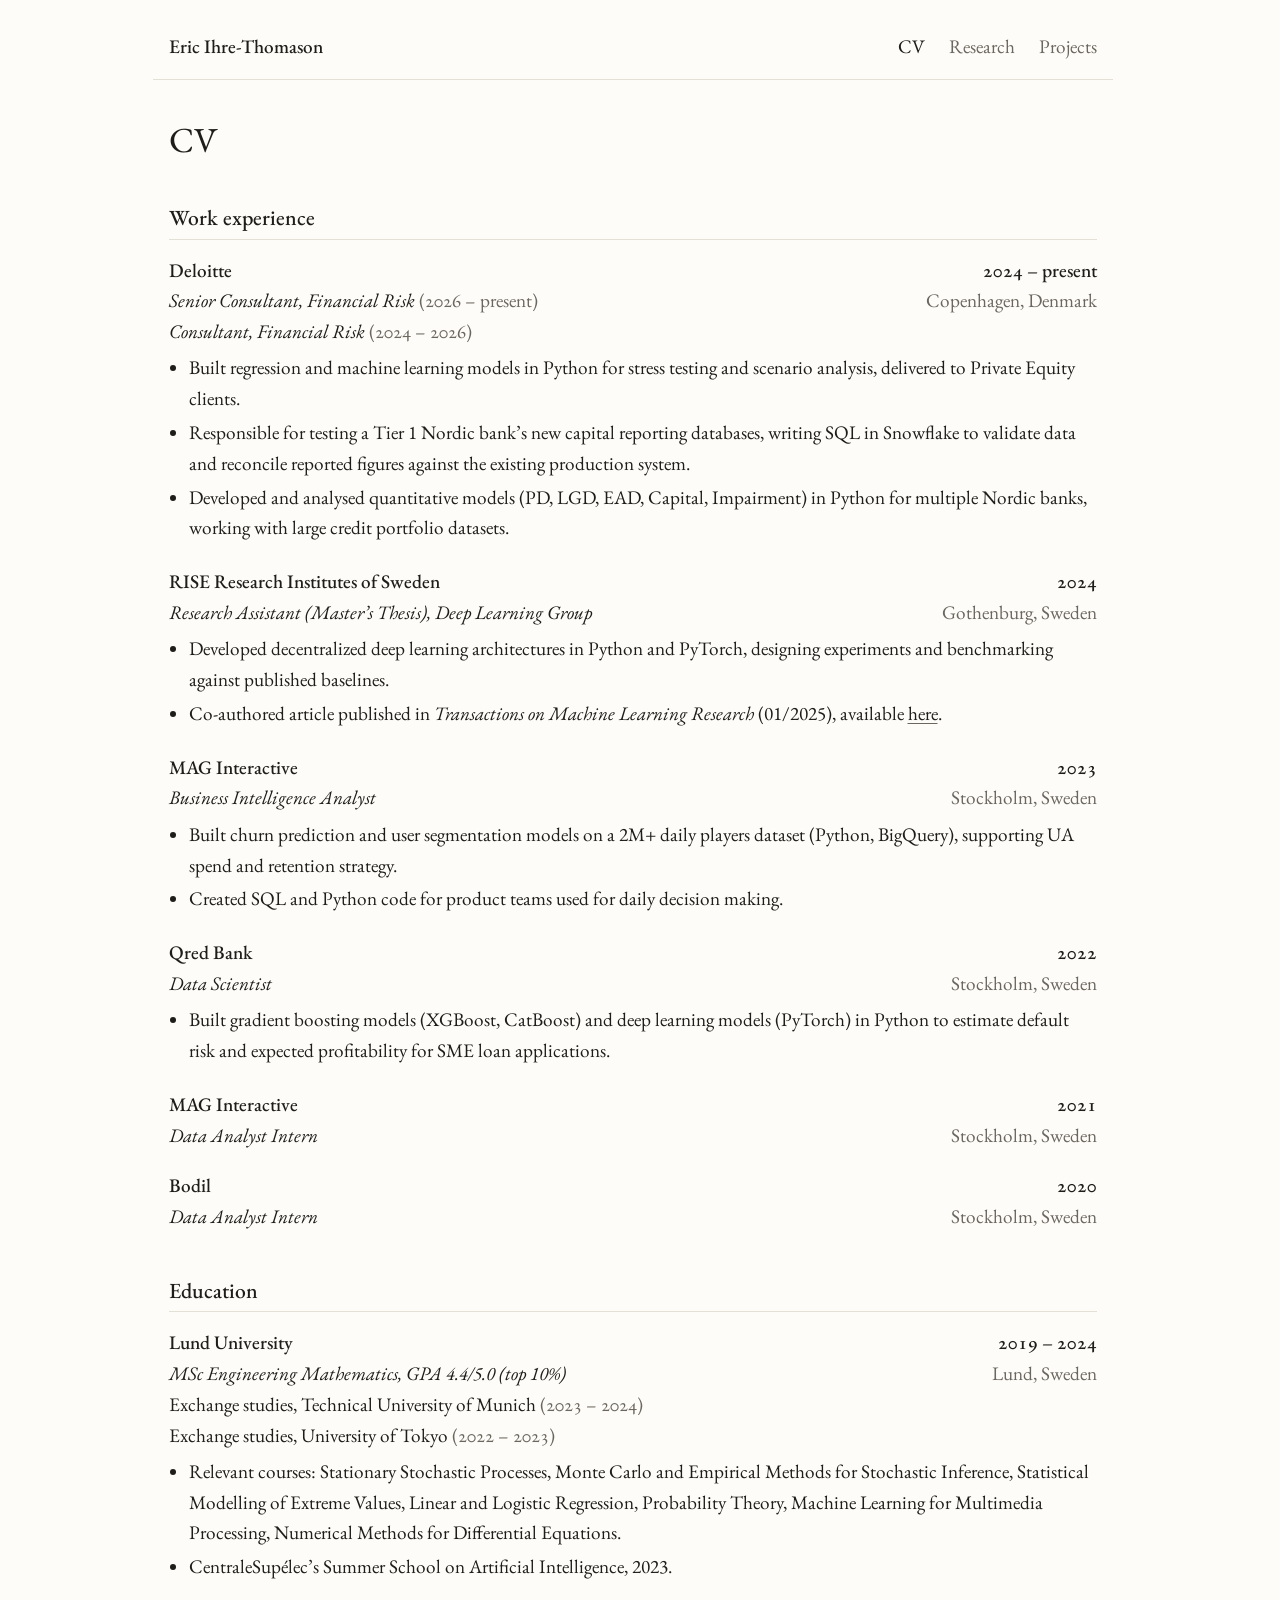
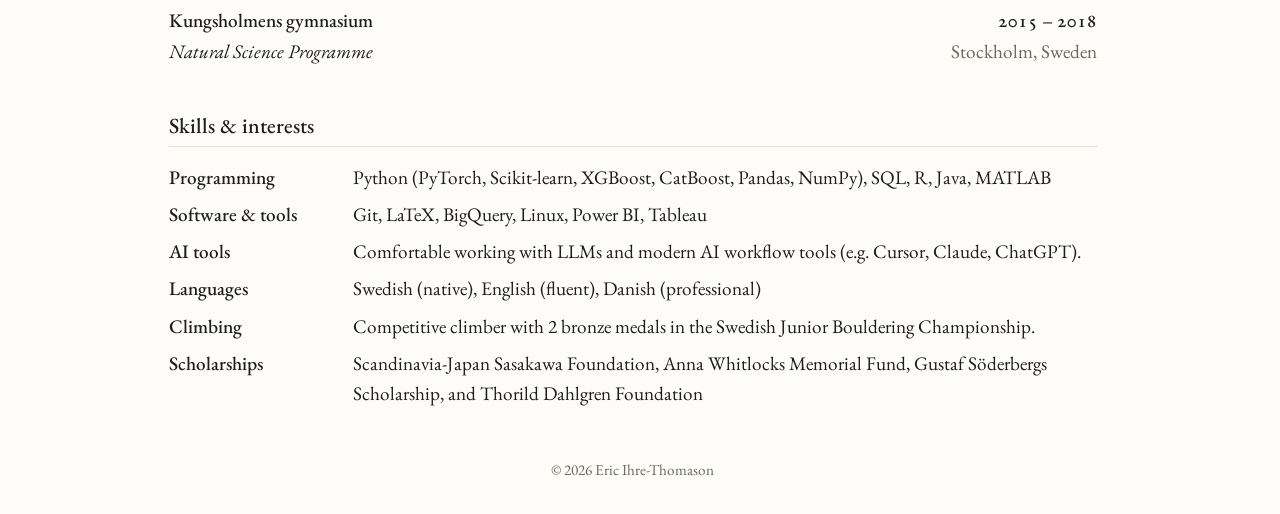
==== cv/index.html @ 00cef1d8 "Add LinkedIn link and Natural Science Programme Co-Authored-By: Claude Opus 5.5 <noreply@anthropic.c" ====
<!doctype html>
<html lang="en">
<head>
  <meta charset="utf-8">
  <meta name="viewport" content="width=device-width, initial-scale=1">
  <title>CV · Eric Ihre-Thomason</title>
  <link rel="preconnect" href="https://fonts.googleapis.com">
  <link rel="preconnect" href="https://fonts.gstatic.com" crossorigin>
  <link href="https://fonts.googleapis.com/css2?family=EB+Garamond:ital,wght@0,400;0,500;0,700;1,400&display=swap" rel="stylesheet">
  <link rel="stylesheet" href="../assets/style.css?v=11">
</head>
<body>
  <a class="skip-link" href="#main">Skip to content</a>
  <nav class="site-nav">
    <a class="home" href="../">Eric Ihre-Thomason</a>
    <a href="../cv/" aria-current="page">CV</a>
    <a href="../research/">Research</a>
    <a href="../projects/">Projects</a>
  </nav>
  <main id="main">
    <h1>CV</h1>

    <section>
      <h2>Work experience</h2>
      <ul class="entries">
        <li>
          <span class="org">Deloitte</span>
          <span class="years">2024 – present</span>
          <div class="roles">
            <span class="role">Senior Consultant, Financial Risk <span class="role-years">(2026 – present)</span></span>
            <span class="role">Consultant, Financial Risk <span class="role-years">(2024 – 2026)</span></span>
          </div>
          <span class="location">Copenhagen, Denmark</span>
          <ul class="details">
            <li>Built regression and machine learning models in Python for stress testing and scenario analysis, delivered to Private Equity clients.</li>
            <li>Responsible for testing a Tier 1 Nordic bank’s new capital reporting databases, writing SQL in Snowflake to validate data and reconcile reported figures against the existing production system.</li>
            <li>Developed and analysed quantitative models (PD, LGD, EAD, Capital, Impairment) in Python for multiple Nordic banks, working with large credit portfolio datasets.</li>
          </ul>
        </li>
        <li>
          <span class="org">RISE Research Institutes of Sweden</span>
          <span class="years">2024</span>
          <div class="roles">
            <span class="role">Research Assistant (Master’s Thesis), Deep Learning Group</span>
          </div>
          <span class="location">Gothenburg, Sweden</span>
          <ul class="details">
            <li>Developed decentralized deep learning architectures in Python and PyTorch, designing experiments and benchmarking against published baselines.</li>
            <li>Co-authored article published in <em>Transactions on Machine Learning Research</em> (01/2025), available <a href="https://openreview.net/pdf?id=WppTEs4Kkn">here</a>.</li>
          </ul>
        </li>
        <li>
          <span class="org">MAG Interactive</span>
          <span class="years">2023</span>
          <div class="roles">
            <span class="role">Business Intelligence Analyst</span>
          </div>
          <span class="location">Stockholm, Sweden</span>
          <ul class="details">
            <li>Built churn prediction and user segmentation models on a 2M+ daily players dataset (Python, BigQuery), supporting UA spend and retention strategy.</li>
            <li>Created SQL and Python code for product teams used for daily decision making.</li>
          </ul>
        </li>
        <li>
          <span class="org">Qred Bank</span>
          <span class="years">2022</span>
          <div class="roles">
            <span class="role">Data Scientist</span>
          </div>
          <span class="location">Stockholm, Sweden</span>
          <ul class="details">
            <li>Built gradient boosting models (XGBoost, CatBoost) and deep learning models (PyTorch) in Python to estimate default risk and expected profitability for SME loan applications.</li>
          </ul>
        </li>
        <li>
          <span class="org">MAG Interactive</span>
          <span class="years">2021</span>
          <div class="roles">
            <span class="role">Data Analyst Intern</span>
          </div>
          <span class="location">Stockholm, Sweden</span>
        </li>
        <li>
          <span class="org">Bodil</span>
          <span class="years">2020</span>
          <div class="roles">
            <span class="role">Data Analyst Intern</span>
          </div>
          <span class="location">Stockholm, Sweden</span>
        </li>
      </ul>
    </section>

    <section>
      <h2>Education</h2>
      <ul class="entries">
        <li>
          <span class="org">Lund University</span>
          <span class="years">2019 – 2024</span>
          <div class="roles">
            <span class="role">MSc Engineering Mathematics, GPA 4.4/5.0 (top 10%)</span>
            <span class="role note">Exchange studies, Technical University of Munich <span class="role-years">(2023 – 2024)</span></span>
            <span class="role note">Exchange studies, University of Tokyo <span class="role-years">(2022 – 2023)</span></span>
          </div>
          <span class="location">Lund, Sweden</span>
          <ul class="details">
            <li>Relevant courses: Stationary Stochastic Processes, Monte Carlo and Empirical Methods for Stochastic Inference, Statistical Modelling of Extreme Values, Linear and Logistic Regression, Probability Theory, Machine Learning for Multimedia Processing, Numerical Methods for Differential Equations.</li>
            <li>CentraleSupélec’s Summer School on Artificial Intelligence, 2023.</li>
          </ul>
        </li>
        <li>
          <span class="org">Kungsholmens gymnasium</span>
          <span class="years">2015 – 2018</span>
          <div class="roles">
            <span class="role">Natural Science Programme</span>
          </div>
          <span class="location">Stockholm, Sweden</span>
        </li>
      </ul>
    </section>

    <section>
      <h2>Skills &amp; interests</h2>
      <dl class="skills">
        <dt>Programming</dt>
        <dd>Python (PyTorch, Scikit-learn, XGBoost, CatBoost, Pandas, NumPy), SQL, R, Java, MATLAB</dd>
        <dt>Software &amp; tools</dt>
        <dd>Git, LaTeX, BigQuery, Linux, Power BI, Tableau</dd>
        <dt>AI tools</dt>
        <dd>Comfortable working with LLMs and modern AI workflow tools (e.g. Cursor, Claude, ChatGPT).</dd>
        <dt>Languages</dt>
        <dd>Swedish (native), English (fluent), Danish (professional)</dd>
        <dt>Climbing</dt>
        <dd>Competitive climber with 2 bronze medals in the Swedish Junior Bouldering Championship.</dd>
        <dt>Scholarships</dt>
        <dd>Scandinavia-Japan Sasakawa Foundation, Anna Whitlocks Memorial Fund, Gustaf Söderbergs Scholarship, and Thorild Dahlgren Foundation</dd>
      </dl>
    </section>
  </main>
  <footer>&copy; 2026 Eric Ihre-Thomason</footer>
</body>
</html>
---- assets/style.css ----
:root {
  --bg: #fdfcf8;
  --text: #1f1d1a;
  --muted: #6b665e;
  --rule: #e4e0d6;
}

@media (prefers-color-scheme: dark) {
  :root {
    --bg: #161513;
    --text: #e9e5dc;
    --muted: #9a948a;
    --rule: #2e2c28;
  }
}

* { box-sizing: border-box; }

/* Always reserve room for the scrollbar so the header and margins
   don't shift sideways between short and long pages */
html {
  scrollbar-gutter: stable;
  overflow-y: scroll;
}

body {
  margin: 0;
  background: var(--bg);
  color: var(--text);
  font-family: "EB Garamond", Garamond, "Times New Roman", serif;
  font-size: 1.2rem;
  line-height: 1.6;
}

.skip-link {
  position: absolute;
  left: -9999px;
}
.skip-link:focus {
  left: 1rem;
  top: 1rem;
  background: var(--bg);
  padding: 0.25rem 0.5rem;
}

.site-nav,
main,
footer {
  max-width: 60rem;
  margin: 0 auto;
  padding: 0 1rem;
}

.site-nav {
  display: flex;
  flex-wrap: wrap;
  gap: 0.25rem 1.5rem;
  padding-top: 2rem;
  padding-bottom: 1rem;
  border-bottom: 1px solid var(--rule);
}

.site-nav a {
  color: var(--muted);
  text-decoration: none;
}
.site-nav a:hover,
.site-nav a[aria-current="page"] {
  color: var(--text);
}
.site-nav .home {
  margin-right: auto;
  color: var(--text);
  font-weight: 500;
}

main {
  padding-top: 2rem;
  padding-bottom: 3rem;
}

h1 {
  font-weight: 400;
  font-size: 2.2rem;
  margin: 0 0 2rem;
}

/* Same gap between the page title and the first content on every page */
h1 + section > h2:first-child {
  margin-top: 0;
}

footer {
  text-align: center;
  color: var(--muted);
  font-size: 0.95rem;
  padding-bottom: 2rem;
}

h2 {
  font-weight: 500;
  font-size: 1.35rem;
  margin: 2.5rem 0 1rem;
  padding-bottom: 0.25rem;
  border-bottom: 1px solid var(--rule);
}

.entries {
  list-style: none;
  margin: 0;
  padding: 0;
}

/* Each entry: title | years on the first row, roles | location below */
.entries li {
  display: grid;
  grid-template-columns: minmax(0, 1fr) auto;
  gap: 0 1.5rem;
  margin-bottom: 1.25rem;
}

/* Research: "Paper:" / "Master's thesis:" label before the title */
.entries .kind {
  font-weight: 700;
}

/* Research: title and co-authors on the left, date with venue directly under it */
.entries .org,
.entries .meta span {
  display: block;
}

main > .entries .org {
  font-weight: 400;
}

/* Research entries get more breathing room */
main > .entries > li {
  margin-bottom: 2rem;
}

.entries .org {
  font-weight: 500;
}

.entries .years,
.entries .location {
  text-align: right;
  white-space: nowrap;
}

/* The entry's main dates stand out; location and per-role dates stay muted */
.entries .years {
  color: var(--text);
  font-weight: 500;
  font-variant-numeric: oldstyle-nums;
}

.entries .location,
.entries .role-years {
  color: var(--muted);
}

.entries .role {
  display: block;
  font-style: italic;
}

/* Secondary lines (exchanges, summer school) are not italic */
.entries .role.note {
  font-style: normal;
}

.entries .role-years {
  font-style: normal;
  font-variant-numeric: oldstyle-nums;
}

/* Bullet points under a CV entry, spanning the full width */
.entries .details {
  grid-column: 1 / -1;
  list-style: disc;
  margin: 0.35rem 0 0;
  padding-left: 1.25rem;
}

.entries .details li {
  display: list-item;
  margin-bottom: 0.2rem;
}

/* Research: summary paragraph and links under an entry */
.entries .summary,
.entries .links {
  grid-column: 1 / -1;
  margin: 0.4rem 0 0;
}

.entries .links a,
.entries .details a {
  color: var(--text);
  text-decoration-color: var(--muted);
  text-underline-offset: 0.15em;
}

.entries .links a:hover,
.entries .details a:hover {
  text-decoration-color: var(--text);
}

/* Skills: label on the left, text on the right */
.skills {
  display: grid;
  grid-template-columns: 10rem minmax(0, 1fr);
  gap: 0.4rem 1.5rem;
  margin: 0;
}

.skills dt {
  font-weight: 500;
}

.skills dd {
  margin: 0;
}

@media (max-width: 520px) {
  .skills {
    grid-template-columns: 1fr;
    gap: 0;
  }
  .skills dd {
    margin-bottom: 0.6rem;
  }
}

/* Home page: first heading lines up with the top of the photo */
.home-content > section:first-child h2 {
  margin-top: 0;
}

/* Home page: photo on the left, CV entries on the right */
.home {
  display: grid;
  grid-template-columns: 13rem minmax(0, 1fr);
  gap: 3rem;
  align-items: start;
}

.photo {
  aspect-ratio: 3 / 4;
  border: 1px dashed var(--muted);
  border-radius: 4px;
  display: flex;
  align-items: center;
  justify-content: center;
  color: var(--muted);
  font-style: italic;
}

.contact {
  list-style: none;
  margin: 1rem 0 0;
  padding: 0;
  font-size: 0.95rem;
  overflow-wrap: anywhere;
}

.contact a {
  color: var(--muted);
  text-decoration: none;
}

.contact a:hover {
  color: var(--text);
  text-decoration: underline;
}

@media (max-width: 720px) {
  .home {
    grid-template-columns: 1fr;
    gap: 1.5rem;
  }
  .photo {
    width: 10rem;
  }
}

/* Phones: let long locations wrap instead of overflowing */
@media (max-width: 520px) {
  .entries li {
    gap: 0 0.75rem;
  }
  .entries .location {
    white-space: normal;
    max-width: 7rem;
  }
}

/* No blinking text cursor or focus outline when clicking with the mouse.
   Keyboard users still get a focus outline (:focus-visible). */
body {
  caret-color: transparent;
}
a:focus:not(:focus-visible) {
  outline: none;
}
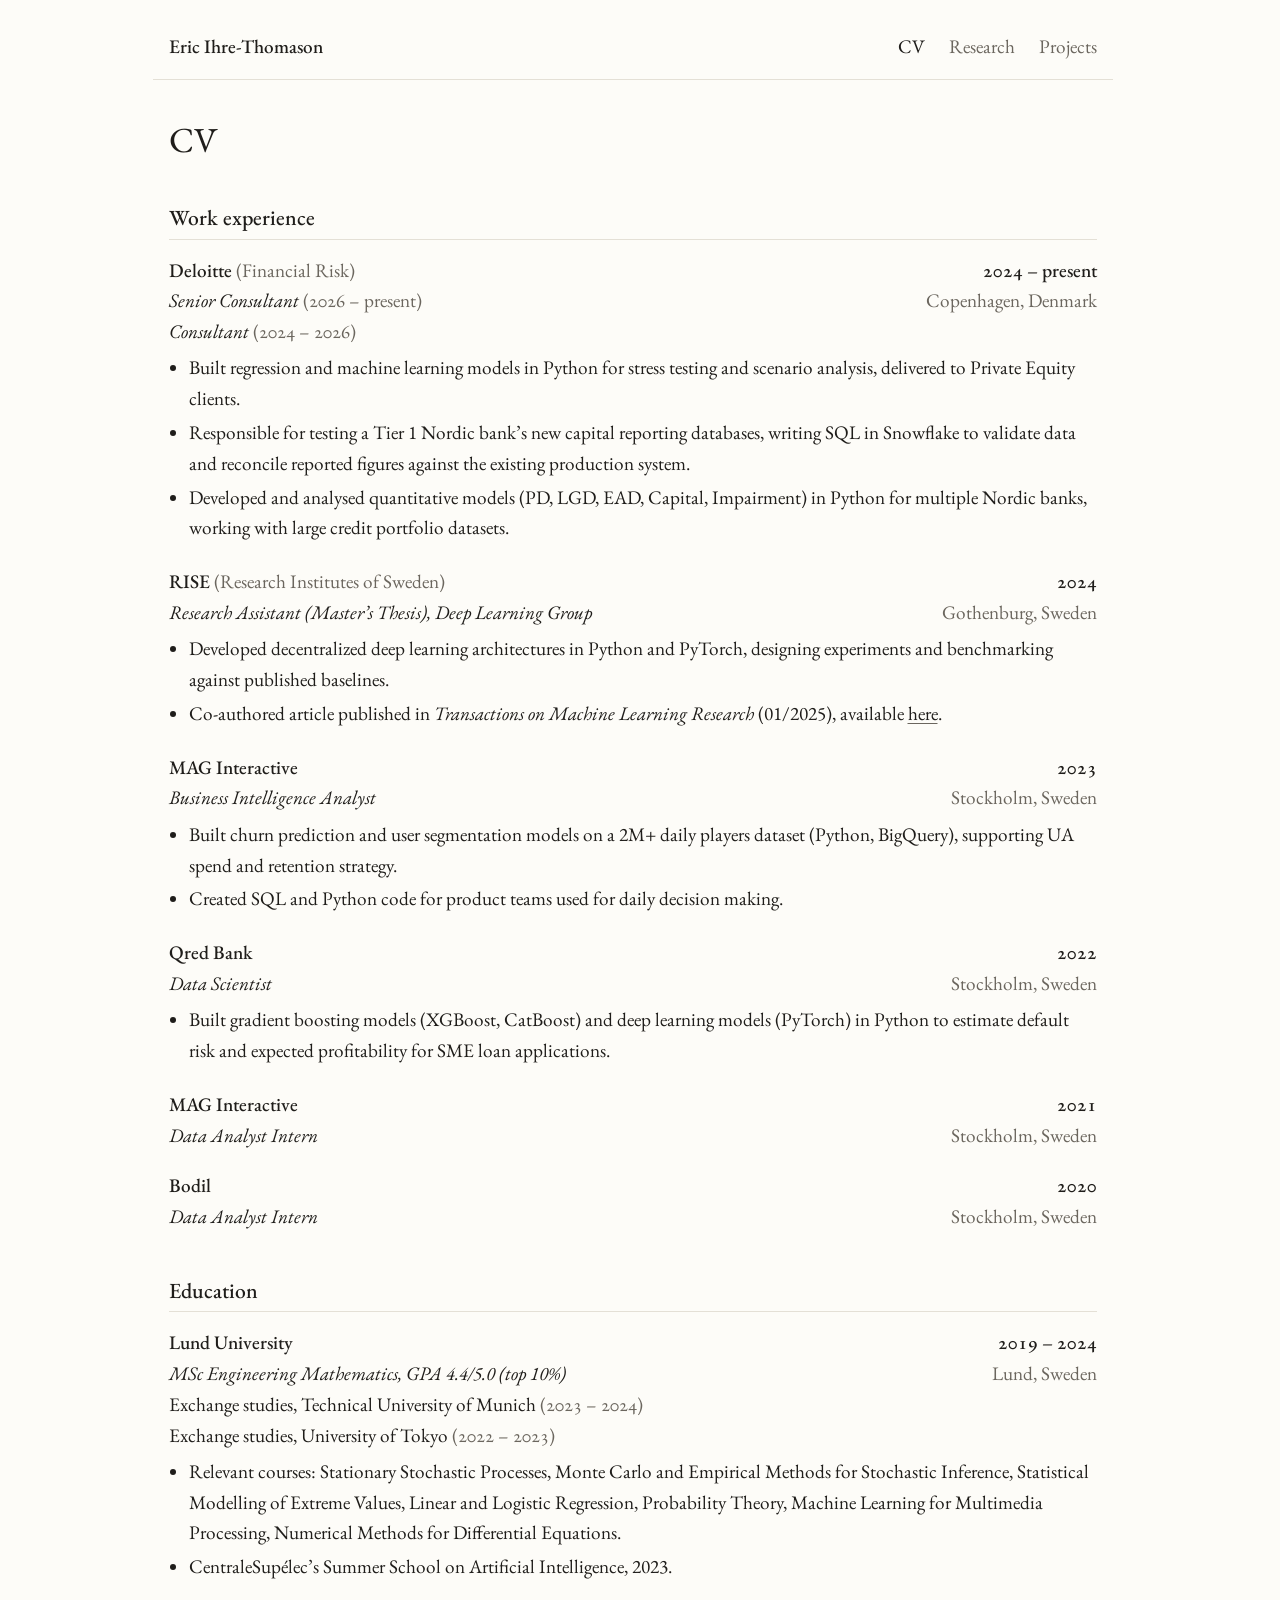
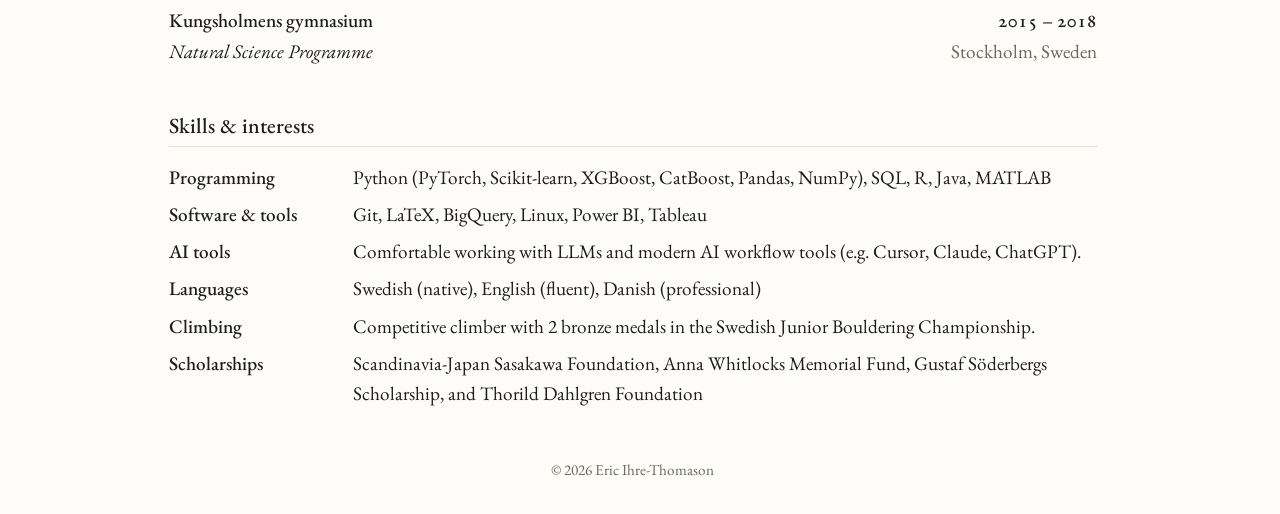
==== commit 72f05252: "CV: Financial Risk and RISE full name as muted parentheses after the employer Co-Authored-By: Claude" ====
--- a/cv/index.html
+++ b/cv/index.html
@@ -7,7 +7,7 @@
   <link rel="preconnect" href="https://fonts.googleapis.com">
   <link rel="preconnect" href="https://fonts.gstatic.com" crossorigin>
   <link href="https://fonts.googleapis.com/css2?family=EB+Garamond:ital,wght@0,400;0,500;0,700;1,400&display=swap" rel="stylesheet">
-  <link rel="stylesheet" href="../assets/style.css?v=11">
+  <link rel="stylesheet" href="../assets/style.css?v=15">
 </head>
 <body>
   <a class="skip-link" href="#main">Skip to content</a>
@@ -24,13 +24,13 @@
       <h2>Work experience</h2>
       <ul class="entries">
         <li>
-          <span class="org">Deloitte</span>
+          <span class="org">Deloitte <span class="org-note">(Financial Risk)</span></span>
           <span class="years">2024 – present</span>
           <div class="roles">
-            <span class="role">Senior Consultant, Financial Risk <span class="role-years">(2026 – present)</span></span>
-            <span class="role">Consultant, Financial Risk <span class="role-years">(2024 – 2026)</span></span>
+            <span class="role">Senior Consultant <span class="role-years">(2026 – present)</span></span>
+            <span class="role">Consultant <span class="role-years">(2024 – 2026)</span></span>
           </div>
-          <span class="location">Copenhagen, Denmark</span>
+          <span class="location">Copenhagen<span class="country">, Denmark</span></span>
           <ul class="details">
             <li>Built regression and machine learning models in Python for stress testing and scenario analysis, delivered to Private Equity clients.</li>
             <li>Responsible for testing a Tier 1 Nordic bank’s new capital reporting databases, writing SQL in Snowflake to validate data and reconcile reported figures against the existing production system.</li>
@@ -38,12 +38,12 @@
           </ul>
         </li>
         <li>
-          <span class="org">RISE Research Institutes of Sweden</span>
+          <span class="org">RISE <span class="org-note">(Research Institutes of Sweden)</span></span>
           <span class="years">2024</span>
           <div class="roles">
             <span class="role">Research Assistant (Master’s Thesis), Deep Learning Group</span>
           </div>
-          <span class="location">Gothenburg, Sweden</span>
+          <span class="location">Gothenburg<span class="country">, Sweden</span></span>
           <ul class="details">
             <li>Developed decentralized deep learning architectures in Python and PyTorch, designing experiments and benchmarking against published baselines.</li>
             <li>Co-authored article published in <em>Transactions on Machine Learning Research</em> (01/2025), available <a href="https://openreview.net/pdf?id=WppTEs4Kkn">here</a>.</li>
@@ -55,7 +55,7 @@
           <div class="roles">
             <span class="role">Business Intelligence Analyst</span>
           </div>
-          <span class="location">Stockholm, Sweden</span>
+          <span class="location">Stockholm<span class="country">, Sweden</span></span>
           <ul class="details">
             <li>Built churn prediction and user segmentation models on a 2M+ daily players dataset (Python, BigQuery), supporting UA spend and retention strategy.</li>
             <li>Created SQL and Python code for product teams used for daily decision making.</li>
@@ -67,7 +67,7 @@
           <div class="roles">
             <span class="role">Data Scientist</span>
           </div>
-          <span class="location">Stockholm, Sweden</span>
+          <span class="location">Stockholm<span class="country">, Sweden</span></span>
           <ul class="details">
             <li>Built gradient boosting models (XGBoost, CatBoost) and deep learning models (PyTorch) in Python to estimate default risk and expected profitability for SME loan applications.</li>
           </ul>
@@ -78,7 +78,7 @@
           <div class="roles">
             <span class="role">Data Analyst Intern</span>
           </div>
-          <span class="location">Stockholm, Sweden</span>
+          <span class="location">Stockholm<span class="country">, Sweden</span></span>
         </li>
         <li>
           <span class="org">Bodil</span>
@@ -86,7 +86,7 @@
           <div class="roles">
             <span class="role">Data Analyst Intern</span>
           </div>
-          <span class="location">Stockholm, Sweden</span>
+          <span class="location">Stockholm<span class="country">, Sweden</span></span>
         </li>
       </ul>
     </section>
@@ -102,7 +102,7 @@
             <span class="role note">Exchange studies, Technical University of Munich <span class="role-years">(2023 – 2024)</span></span>
             <span class="role note">Exchange studies, University of Tokyo <span class="role-years">(2022 – 2023)</span></span>
           </div>
-          <span class="location">Lund, Sweden</span>
+          <span class="location">Lund<span class="country">, Sweden</span></span>
           <ul class="details">
             <li>Relevant courses: Stationary Stochastic Processes, Monte Carlo and Empirical Methods for Stochastic Inference, Statistical Modelling of Extreme Values, Linear and Logistic Regression, Probability Theory, Machine Learning for Multimedia Processing, Numerical Methods for Differential Equations.</li>
             <li>CentraleSupélec’s Summer School on Artificial Intelligence, 2023.</li>
@@ -114,7 +114,7 @@
           <div class="roles">
             <span class="role">Natural Science Programme</span>
           </div>
-          <span class="location">Stockholm, Sweden</span>
+          <span class="location">Stockholm<span class="country">, Sweden</span></span>
         </li>
       </ul>
     </section>
--- a/assets/style.css
+++ b/assets/style.css
@@ -157,8 +157,14 @@
 }
 
 .entries .location,
-.entries .role-years {
-  color: var(--muted);
+.entries .role-years,
+.entries .org-note {
+  color: var(--muted);
+}
+
+/* CV: "(Financial Risk)" after Deloitte, "(Research Institutes of Sweden)" after RISE */
+.entries .org-note {
+  font-weight: 400;
 }
 
 .entries .role {
@@ -281,19 +287,60 @@
     grid-template-columns: 1fr;
     gap: 1.5rem;
   }
+  /* Contact links to the right of the photo instead of below it */
+  .sidebar {
+    display: flex;
+    align-items: center;
+    gap: 1rem;
+  }
   .photo {
-    width: 10rem;
-  }
-}
-
-/* Phones: let long locations wrap instead of overflowing */
+    width: 7rem;
+    flex-shrink: 0;
+  }
+  .contact {
+    margin: 0;
+    min-width: 0;
+    overflow-wrap: normal;
+  }
+}
+
+/* Shorter wording on phones: .desktop-only text is hidden there,
+   .mobile-only text is shown only there, .mobile-row starts a new line there */
+.mobile-only {
+  display: none;
+}
+
+/* Phones: smaller text, and only the city under the date
+   (title | date on the first row, subtitle | city on the second) */
 @media (max-width: 520px) {
+  body {
+    font-size: 1rem;
+  }
+  .desktop-only {
+    display: none;
+  }
+  .mobile-only {
+    display: inline;
+  }
+  .mobile-row {
+    display: block;
+  }
   .entries li {
     gap: 0 0.75rem;
   }
-  .entries .location {
-    white-space: normal;
-    max-width: 7rem;
+  .entries .country {
+    display: none;
+  }
+  /* Home page: subtitle rows may use the full width; the city sits on the
+     right of the first subtitle row (those rows are short enough to fit) */
+  .home .entries .roles {
+    grid-column: 1 / -1;
+    grid-row: 2;
+  }
+  .home .entries .location {
+    grid-column: 2;
+    grid-row: 2;
+    align-self: start;
   }
 }
 
